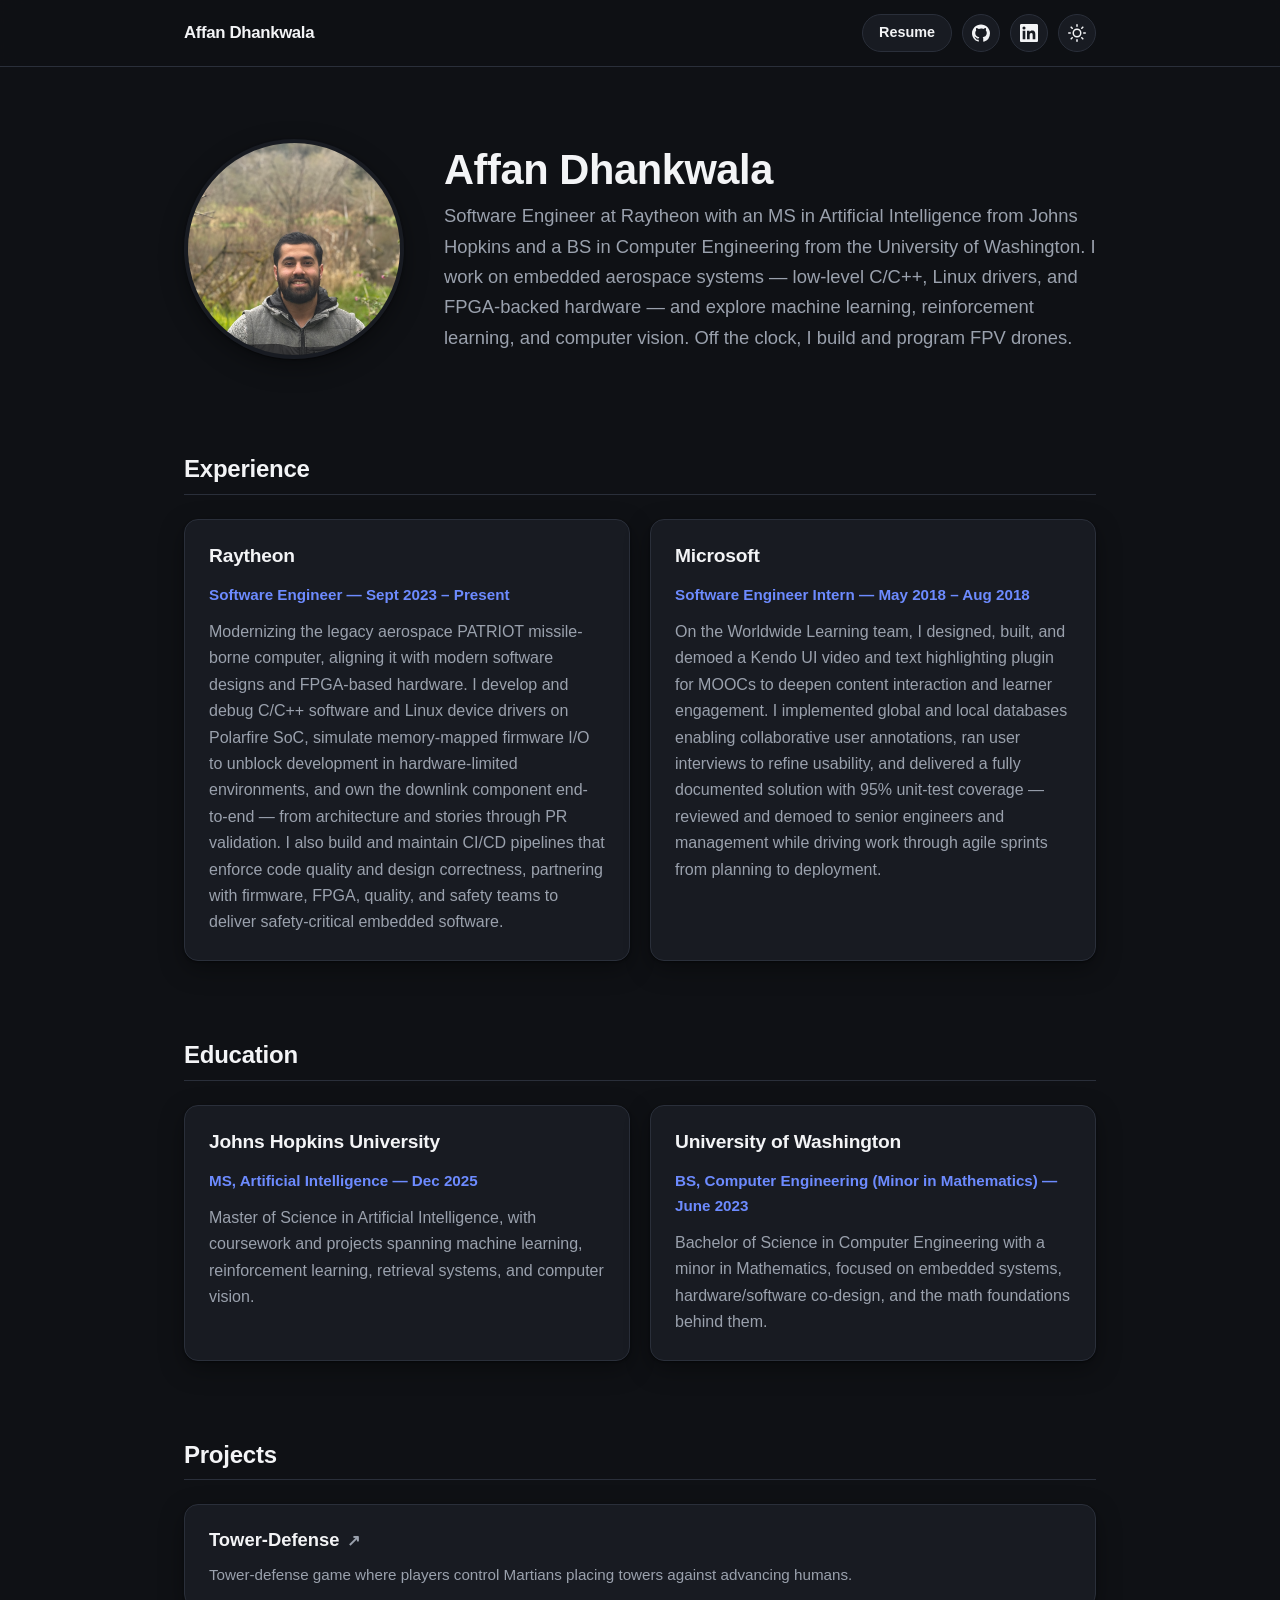
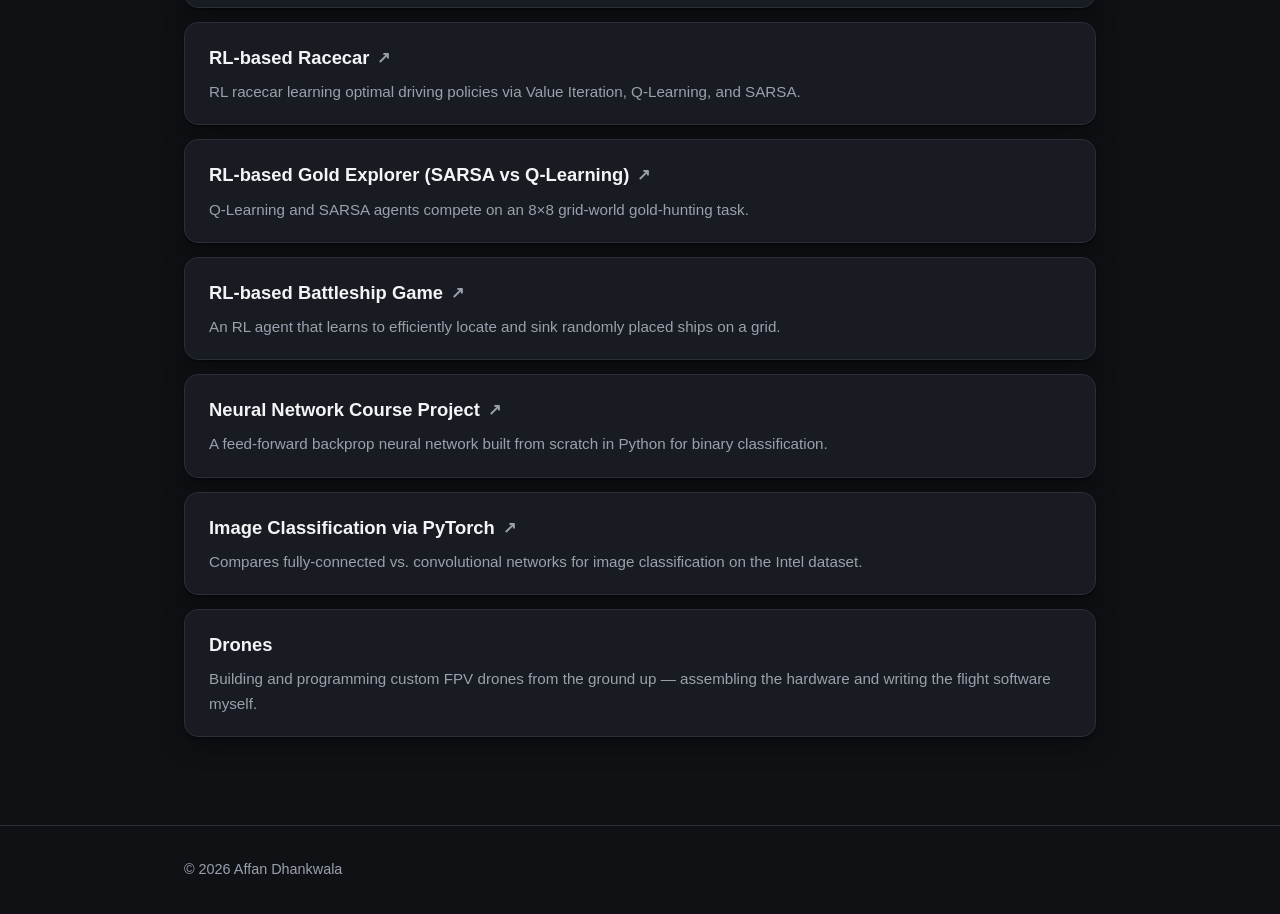
==== index.html @ 6d1c6fd6 "Initial website" ====
<!DOCTYPE html>
<html lang="en" data-theme="dark">
  <head>
    <meta charset="UTF-8" />
    <meta name="viewport" content="width=device-width, initial-scale=1.0" />
    <title>Affan Dhankwala</title>
    <meta
      name="description"
      content="Affan Dhankwala — software engineer at Raytheon with an MS in Artificial Intelligence from Johns Hopkins. Embedded aerospace systems, machine learning, and FPV drones."
    />
    <!-- Apply saved theme before first paint to avoid a flash -->
    <script>
      (function () {
        try {
          var t = localStorage.getItem("theme");
          if (t === "dark" || t === "light")
            document.documentElement.dataset.theme = t;
        } catch (e) {}
      })();
    </script>
    <link rel="stylesheet" href="styles.css" />
  </head>
  <body>
    <header class="nav">
      <div class="nav__inner">
        <a class="nav__brand" href="index.html">Affan Dhankwala</a>
        <div class="nav__links">
          <a
            class="nav__resume"
            href="photos/Dhankwala_Affan.pdf"
            target="_blank"
            rel="noopener noreferrer"
          >
            Resume
          </a>
          <a
            class="social-link"
            href="https://github.com/affandhankwala"
            target="_blank"
            rel="noopener noreferrer"
            aria-label="GitHub profile"
            title="GitHub"
          >
            <svg viewBox="0 0 24 24" fill="currentColor" aria-hidden="true">
              <path d="M12 .5C5.37.5 0 5.78 0 12.29c0 5.21 3.44 9.63 8.21 11.19.6.11.82-.25.82-.56 0-.28-.01-1.02-.02-2-3.34.71-4.04-1.58-4.04-1.58-.55-1.37-1.33-1.74-1.33-1.74-1.09-.73.08-.72.08-.72 1.2.08 1.84 1.21 1.84 1.21 1.07 1.8 2.81 1.28 3.5.98.11-.76.42-1.28.76-1.57-2.67-.3-5.47-1.31-5.47-5.83 0-1.29.47-2.34 1.24-3.17-.12-.3-.54-1.52.12-3.17 0 0 1.01-.32 3.3 1.21a11.6 11.6 0 0 1 3-.4c1.02 0 2.05.14 3 .4 2.29-1.53 3.3-1.21 3.3-1.21.66 1.65.24 2.87.12 3.17.77.83 1.24 1.88 1.24 3.17 0 4.53-2.81 5.53-5.49 5.82.43.37.81 1.1.81 2.22 0 1.6-.01 2.9-.01 3.29 0 .31.21.68.83.56A12.01 12.01 0 0 0 24 12.29C24 5.78 18.63.5 12 .5z" />
            </svg>
          </a>
          <a
            class="social-link"
            href="https://www.linkedin.com/in/affandhankwala/"
            target="_blank"
            rel="noopener noreferrer"
            aria-label="LinkedIn profile"
            title="LinkedIn"
          >
            <svg viewBox="0 0 24 24" fill="currentColor" aria-hidden="true">
              <path d="M20.45 20.45h-3.56v-5.57c0-1.33-.02-3.04-1.85-3.04-1.85 0-2.14 1.45-2.14 2.94v5.67H9.35V9h3.41v1.56h.05c.48-.9 1.64-1.85 3.37-1.85 3.6 0 4.27 2.37 4.27 5.46v6.28zM5.34 7.43a2.07 2.07 0 1 1 0-4.14 2.07 2.07 0 0 1 0 4.14zM7.12 20.45H3.56V9h3.56v11.45zM22.22 0H1.77C.8 0 0 .78 0 1.74v20.52C0 23.22.8 24 1.77 24h20.45c.98 0 1.78-.78 1.78-1.74V1.74C24 .78 23.2 0 22.22 0z" />
            </svg>
          </a>
          <button
            class="theme-toggle"
            type="button"
            aria-pressed="true"
            aria-label="Switch to light theme"
            title="Toggle theme"
          >
            <svg class="icon-moon" viewBox="0 0 24 24" fill="none" stroke="currentColor" stroke-width="2" stroke-linecap="round" stroke-linejoin="round" aria-hidden="true">
              <path d="M21 12.79A9 9 0 1 1 11.21 3 7 7 0 0 0 21 12.79z" />
            </svg>
            <svg class="icon-sun" viewBox="0 0 24 24" fill="none" stroke="currentColor" stroke-width="2" stroke-linecap="round" stroke-linejoin="round" aria-hidden="true">
              <circle cx="12" cy="12" r="5" />
              <path d="M12 1v2M12 21v2M4.22 4.22l1.42 1.42M18.36 18.36l1.42 1.42M1 12h2M21 12h2M4.22 19.78l1.42-1.42M18.36 5.64l1.42-1.42" />
            </svg>
          </button>
        </div>
      </div>
    </header>

    <main class="container">
      <!-- Hero -->
      <section class="hero">
        <img
          class="hero__photo"
          src="photos/me.jpg"
          alt="Portrait of Affan Dhankwala"
          width="220"
          height="220"
        />
        <div>
          <h1 class="hero__name">Affan Dhankwala</h1>
          <p class="hero__tagline">
            Software Engineer at Raytheon with an MS in Artificial Intelligence
            from Johns Hopkins and a BS in Computer Engineering from the
            University of Washington. I work on embedded aerospace systems —
            low-level C/C++, Linux drivers, and FPGA-backed hardware — and explore
            machine learning, reinforcement learning, and computer vision. Off the
            clock, I build and program FPV drones.
          </p>
        </div>
      </section>

      <!-- Experience -->
      <section class="section" id="experience">
        <h2 class="section__title">Experience</h2>
        <div class="exp-grid">
          <article class="card exp-card">
            <h3 class="exp-card__company">Raytheon</h3>
            <p class="exp-card__role">Software Engineer — Sept 2023 – Present</p>
            <p class="exp-card__body">
              Modernizing the legacy aerospace PATRIOT missile-borne computer,
              aligning it with modern software designs and FPGA-based hardware. I
              develop and debug C/C++ software and Linux device drivers on Polarfire
              SoC, simulate memory-mapped firmware I/O to unblock development in
              hardware-limited environments, and own the downlink component
              end-to-end — from architecture and stories through PR validation. I
              also build and maintain CI/CD pipelines that enforce code quality and
              design correctness, partnering with firmware, FPGA, quality, and
              safety teams to deliver safety-critical embedded software.
            </p>
          </article>

          <article class="card exp-card">
            <h3 class="exp-card__company">Microsoft</h3>
            <p class="exp-card__role">Software Engineer Intern — May 2018 – Aug 2018</p>
            <p class="exp-card__body">
              On the Worldwide Learning team, I designed, built, and demoed a Kendo
              UI video and text highlighting plugin for MOOCs to deepen content
              interaction and learner engagement. I implemented global and local
              databases enabling collaborative user annotations, ran user interviews
              to refine usability, and delivered a fully documented solution with 95%
              unit-test coverage — reviewed and demoed to senior engineers and
              management while driving work through agile sprints from planning to
              deployment.
            </p>
          </article>
        </div>
      </section>

      <!-- Education -->
      <section class="section" id="education">
        <h2 class="section__title">Education</h2>
        <div class="exp-grid">
          <article class="card exp-card">
            <h3 class="exp-card__company">Johns Hopkins University</h3>
            <p class="exp-card__role">MS, Artificial Intelligence — Dec 2025</p>
            <p class="exp-card__body">
              Master of Science in Artificial Intelligence, with coursework and
              projects spanning machine learning, reinforcement learning, retrieval
              systems, and computer vision.
            </p>
          </article>

          <article class="card exp-card">
            <h3 class="exp-card__company">University of Washington</h3>
            <p class="exp-card__role">
              BS, Computer Engineering (Minor in Mathematics) — June 2023
            </p>
            <p class="exp-card__body">
              Bachelor of Science in Computer Engineering with a minor in
              Mathematics, focused on embedded systems, hardware/software
              co-design, and the math foundations behind them.
            </p>
          </article>
        </div>
      </section>

      <!-- Projects -->
      <section class="section" id="projects">
        <h2 class="section__title">Projects</h2>
        <ul class="project-list">
          <li class="project-item">
            <a href="https://github.com/affandhankwala/Tower-Defense" target="_blank" rel="noopener noreferrer">
              <span class="project-item__title">Tower-Defense</span>
            </a>
            <p class="project-item__desc">
              Tower-defense game where players control Martians placing towers against advancing humans.
            </p>
          </li>
          <li class="project-item">
            <a href="https://github.com/affandhankwala/RL-based-Racecar" target="_blank" rel="noopener noreferrer">
              <span class="project-item__title">RL-based Racecar</span>
            </a>
            <p class="project-item__desc">
              RL racecar learning optimal driving policies via Value Iteration, Q-Learning, and SARSA.
            </p>
          </li>
          <li class="project-item">
            <a href="https://github.com/affandhankwala/RL-based-Gold-Explorer-SARSA-vs-Q-Learning" target="_blank" rel="noopener noreferrer">
              <span class="project-item__title">RL-based Gold Explorer (SARSA vs Q-Learning)</span>
            </a>
            <p class="project-item__desc">
              Q-Learning and SARSA agents compete on an 8×8 grid-world gold-hunting task.
            </p>
          </li>
          <li class="project-item">
            <a href="https://github.com/affandhankwala/RL-based-Battleship-Game" target="_blank" rel="noopener noreferrer">
              <span class="project-item__title">RL-based Battleship Game</span>
            </a>
            <p class="project-item__desc">
              An RL agent that learns to efficiently locate and sink randomly placed ships on a grid.
            </p>
          </li>
          <li class="project-item">
            <a href="https://github.com/affandhankwala/NeuralNetworkCourseProject" target="_blank" rel="noopener noreferrer">
              <span class="project-item__title">Neural Network Course Project</span>
            </a>
            <p class="project-item__desc">
              A feed-forward backprop neural network built from scratch in Python for binary classification.
            </p>
          </li>
          <li class="project-item">
            <a href="https://github.com/affandhankwala/Image-Classification-via-PyTorch" target="_blank" rel="noopener noreferrer">
              <span class="project-item__title">Image Classification via PyTorch</span>
            </a>
            <p class="project-item__desc">
              Compares fully-connected vs. convolutional networks for image classification on the Intel dataset.
            </p>
          </li>
          <li class="project-item project-item--static">
            <span class="project-item__title">Drones</span>
            <p class="project-item__desc">
              Building and programming custom FPV drones from the ground up — assembling the hardware and writing the flight software myself.
            </p>
          </li>
        </ul>
      </section>
    </main>

    <footer class="footer">
      <div class="container footer__inner">
        <span>© <span id="year"></span> Affan Dhankwala</span>
      </div>
    </footer>

    <script>
      document.getElementById("year").textContent = new Date().getFullYear();
    </script>
    <script src="theme.js"></script>
  </body>
</html>
---- styles.css ----
/* ============================================================
   Affan Dhankwala — Personal Site
   Styles for index.html (single-page)
   Theming via [data-theme] on <html>; all colors are variables.
   ============================================================ */

/* ---- Theme variables ---------------------------------------------------- */
:root {
  /* Type & spacing (theme-agnostic) */
  --font-sans: -apple-system, BlinkMacSystemFont, "Segoe UI", Roboto, Helvetica,
    Arial, sans-serif;
  --max-width: 960px;
  --radius: 14px;
  --radius-sm: 10px;
  --shadow: 0 1px 2px rgba(0, 0, 0, 0.04), 0 8px 24px rgba(0, 0, 0, 0.06);
  --shadow-hover: 0 2px 4px rgba(0, 0, 0, 0.06), 0 14px 40px rgba(0, 0, 0, 0.12);
  --transition: 180ms cubic-bezier(0.4, 0, 0.2, 1);
}

/* Light (default) */
:root,
[data-theme="light"] {
  --bg: #fafafa;
  --bg-elevated: #ffffff;
  --bg-subtle: #f1f1f3;
  --text: #16181d;
  --text-muted: #5b6069;
  --border: #e6e6ea;
  --accent: #3b5bdb;
  --accent-contrast: #ffffff;
  --nav-bg: rgba(250, 250, 250, 0.8);
}

/* Dark */
[data-theme="dark"] {
  --bg: #0f1115;
  --bg-elevated: #181b22;
  --bg-subtle: #1f232c;
  --text: #f3f4f6;
  --text-muted: #9aa1ad;
  --border: #2a2f3a;
  --accent: #6d8bff;
  --accent-contrast: #0f1115;
  --nav-bg: rgba(15, 17, 21, 0.8);
  --shadow: 0 1px 2px rgba(0, 0, 0, 0.4), 0 8px 24px rgba(0, 0, 0, 0.35);
  --shadow-hover: 0 2px 4px rgba(0, 0, 0, 0.5), 0 14px 40px rgba(0, 0, 0, 0.5);
}

/* ---- Base --------------------------------------------------------------- */
* {
  box-sizing: border-box;
}

html {
  scroll-behavior: smooth;
}

body {
  margin: 0;
  font-family: var(--font-sans);
  background: var(--bg);
  color: var(--text);
  line-height: 1.65;
  -webkit-font-smoothing: antialiased;
  transition: background var(--transition), color var(--transition);
}

a {
  color: var(--accent);
  text-decoration: none;
}
a:hover {
  text-decoration: underline;
}

img {
  max-width: 100%;
  height: auto;
  image-orientation: from-image; /* respect EXIF orientation */
}

h1,
h2,
h3 {
  line-height: 1.2;
  letter-spacing: -0.01em;
  margin: 0 0 0.4em;
}

:focus-visible {
  outline: 2px solid var(--accent);
  outline-offset: 2px;
  border-radius: 4px;
}

.container {
  max-width: var(--max-width);
  margin: 0 auto;
  padding: 0 24px;
}

/* ---- Nav ---------------------------------------------------------------- */
.nav {
  position: sticky;
  top: 0;
  z-index: 50;
  background: var(--nav-bg);
  backdrop-filter: saturate(180%) blur(12px);
  -webkit-backdrop-filter: saturate(180%) blur(12px);
  border-bottom: 1px solid var(--border);
  transition: background var(--transition), border-color var(--transition);
}

.nav__inner {
  max-width: var(--max-width);
  margin: 0 auto;
  padding: 14px 24px;
  display: flex;
  align-items: center;
  gap: 20px;
}

.nav__brand {
  font-weight: 700;
  font-size: 1.05rem;
  color: var(--text);
  letter-spacing: -0.02em;
}
.nav__brand:hover {
  text-decoration: none;
}

.nav__links {
  display: flex;
  gap: 10px;
  margin-left: auto;
  align-items: center;
}

/* ---- Social icon links -------------------------------------------------- */
.social-link {
  display: inline-flex;
  align-items: center;
  justify-content: center;
  width: 38px;
  height: 38px;
  border: 1px solid var(--border);
  border-radius: 999px;
  background: var(--bg-elevated);
  color: var(--text);
  transition: background var(--transition), border-color var(--transition),
    color var(--transition), transform var(--transition);
}
.social-link:hover {
  border-color: var(--accent);
  color: var(--accent);
  transform: translateY(-1px);
  text-decoration: none;
}
.social-link svg {
  width: 18px;
  height: 18px;
}

/* ---- Resume button ------------------------------------------------------ */
.nav__resume {
  display: inline-flex;
  align-items: center;
  height: 38px;
  padding: 0 16px;
  border: 1px solid var(--border);
  border-radius: 999px;
  background: var(--bg-elevated);
  color: var(--text);
  font-size: 0.9rem;
  font-weight: 600;
  transition: background var(--transition), border-color var(--transition),
    color var(--transition), transform var(--transition);
}
.nav__resume:hover {
  border-color: var(--accent);
  color: var(--accent);
  transform: translateY(-1px);
  text-decoration: none;
}

/* ---- Theme toggle ------------------------------------------------------- */
.theme-toggle {
  display: inline-flex;
  align-items: center;
  justify-content: center;
  width: 38px;
  height: 38px;
  border: 1px solid var(--border);
  border-radius: 999px;
  background: var(--bg-elevated);
  color: var(--text);
  cursor: pointer;
  transition: background var(--transition), border-color var(--transition),
    transform var(--transition);
}
.theme-toggle:hover {
  border-color: var(--accent);
  transform: translateY(-1px);
}
.theme-toggle svg {
  width: 18px;
  height: 18px;
}
/* Show sun in dark mode (to switch to light), moon in light mode */
.theme-toggle .icon-sun {
  display: none;
}
.theme-toggle .icon-moon {
  display: block;
}
[data-theme="dark"] .theme-toggle .icon-sun {
  display: block;
}
[data-theme="dark"] .theme-toggle .icon-moon {
  display: none;
}

/* ---- Hero --------------------------------------------------------------- */
.hero {
  display: grid;
  grid-template-columns: 220px 1fr;
  gap: 40px;
  align-items: center;
  padding: 72px 0 56px;
}

.hero__photo {
  width: 220px;
  height: 220px;
  border-radius: 50%;
  object-fit: cover;
  box-shadow: var(--shadow);
  border: 4px solid var(--bg-elevated);
}

.hero__name {
  font-size: 2.6rem;
  margin-bottom: 0.15em;
}

.hero__tagline {
  font-size: 1.15rem;
  color: var(--text-muted);
  margin: 0;
}

/* ---- Sections ----------------------------------------------------------- */
.section {
  padding: 40px 0;
}
.section__title {
  font-size: 1.5rem;
  margin-bottom: 24px;
  padding-bottom: 10px;
  border-bottom: 1px solid var(--border);
}

/* ---- Cards (experience + projects) ------------------------------------- */
.card {
  background: var(--bg-elevated);
  border: 1px solid var(--border);
  border-radius: var(--radius);
  box-shadow: var(--shadow);
  transition: transform var(--transition), box-shadow var(--transition),
    border-color var(--transition);
}

.exp-grid {
  display: grid;
  grid-template-columns: repeat(auto-fit, minmax(280px, 1fr));
  gap: 20px;
}
.exp-card {
  padding: 24px;
}
.exp-card__company {
  font-size: 1.2rem;
  margin-bottom: 2px;
}
.exp-card__role {
  color: var(--accent);
  font-weight: 600;
  font-size: 0.95rem;
  margin-bottom: 12px;
}
.exp-card__body {
  color: var(--text-muted);
  margin: 0;
}
.project-list {
  list-style: none;
  margin: 0;
  padding: 0;
  display: flex;
  flex-direction: column;
  gap: 14px;
}
.project-item {
  background: var(--bg-elevated);
  border: 1px solid var(--border);
  border-radius: var(--radius);
  box-shadow: var(--shadow);
  padding: 20px 24px;
  transition: transform var(--transition), box-shadow var(--transition),
    border-color var(--transition);
}
.project-item:hover {
  transform: translateY(-2px);
  box-shadow: var(--shadow-hover);
  border-color: var(--accent);
}
.project-item a {
  text-decoration: none;
}
.project-item a:focus-visible {
  outline-offset: 4px;
}
.project-item__title {
  font-size: 1.15rem;
  font-weight: 650;
  color: var(--text);
  display: inline-flex;
  align-items: center;
  gap: 8px;
}
.project-item:hover .project-item__title {
  color: var(--accent);
}
.project-item__title::after {
  content: "↗";
  font-size: 0.85em;
  color: var(--text-muted);
  transition: transform var(--transition);
}
.project-item:hover .project-item__title::after {
  transform: translate(2px, -2px);
  color: var(--accent);
}
.project-item__desc {
  margin: 6px 0 0;
  color: var(--text-muted);
  font-size: 0.95rem;
}

/* Static (non-link) project entry — no arrow, no link hover */
.project-item--static:hover {
  transform: none;
  box-shadow: var(--shadow);
  border-color: var(--border);
}
.project-item--static .project-item__title {
  color: var(--text);
}
.project-item--static .project-item__title::after {
  content: none;
}

/* ---- Footer ------------------------------------------------------------- */
.footer {
  border-top: 1px solid var(--border);
  margin-top: 48px;
  padding: 32px 0;
  color: var(--text-muted);
  font-size: 0.9rem;
}
.footer__inner {
  display: flex;
  flex-wrap: wrap;
  gap: 12px;
  justify-content: space-between;
  align-items: center;
}

/* ---- Responsive --------------------------------------------------------- */
@media (max-width: 640px) {
  .hero {
    grid-template-columns: 1fr;
    text-align: center;
    padding: 48px 0 40px;
    justify-items: center;
  }
  .hero__photo {
    width: 160px;
    height: 160px;
  }
  .hero__name {
    font-size: 2.1rem;
  }
  .nav__inner {
    gap: 12px;
  }
  .nav__links {
    gap: 12px;
  }
}

@media (prefers-reduced-motion: reduce) {
  * {
    transition: none !important;
    scroll-behavior: auto !important;
  }
}
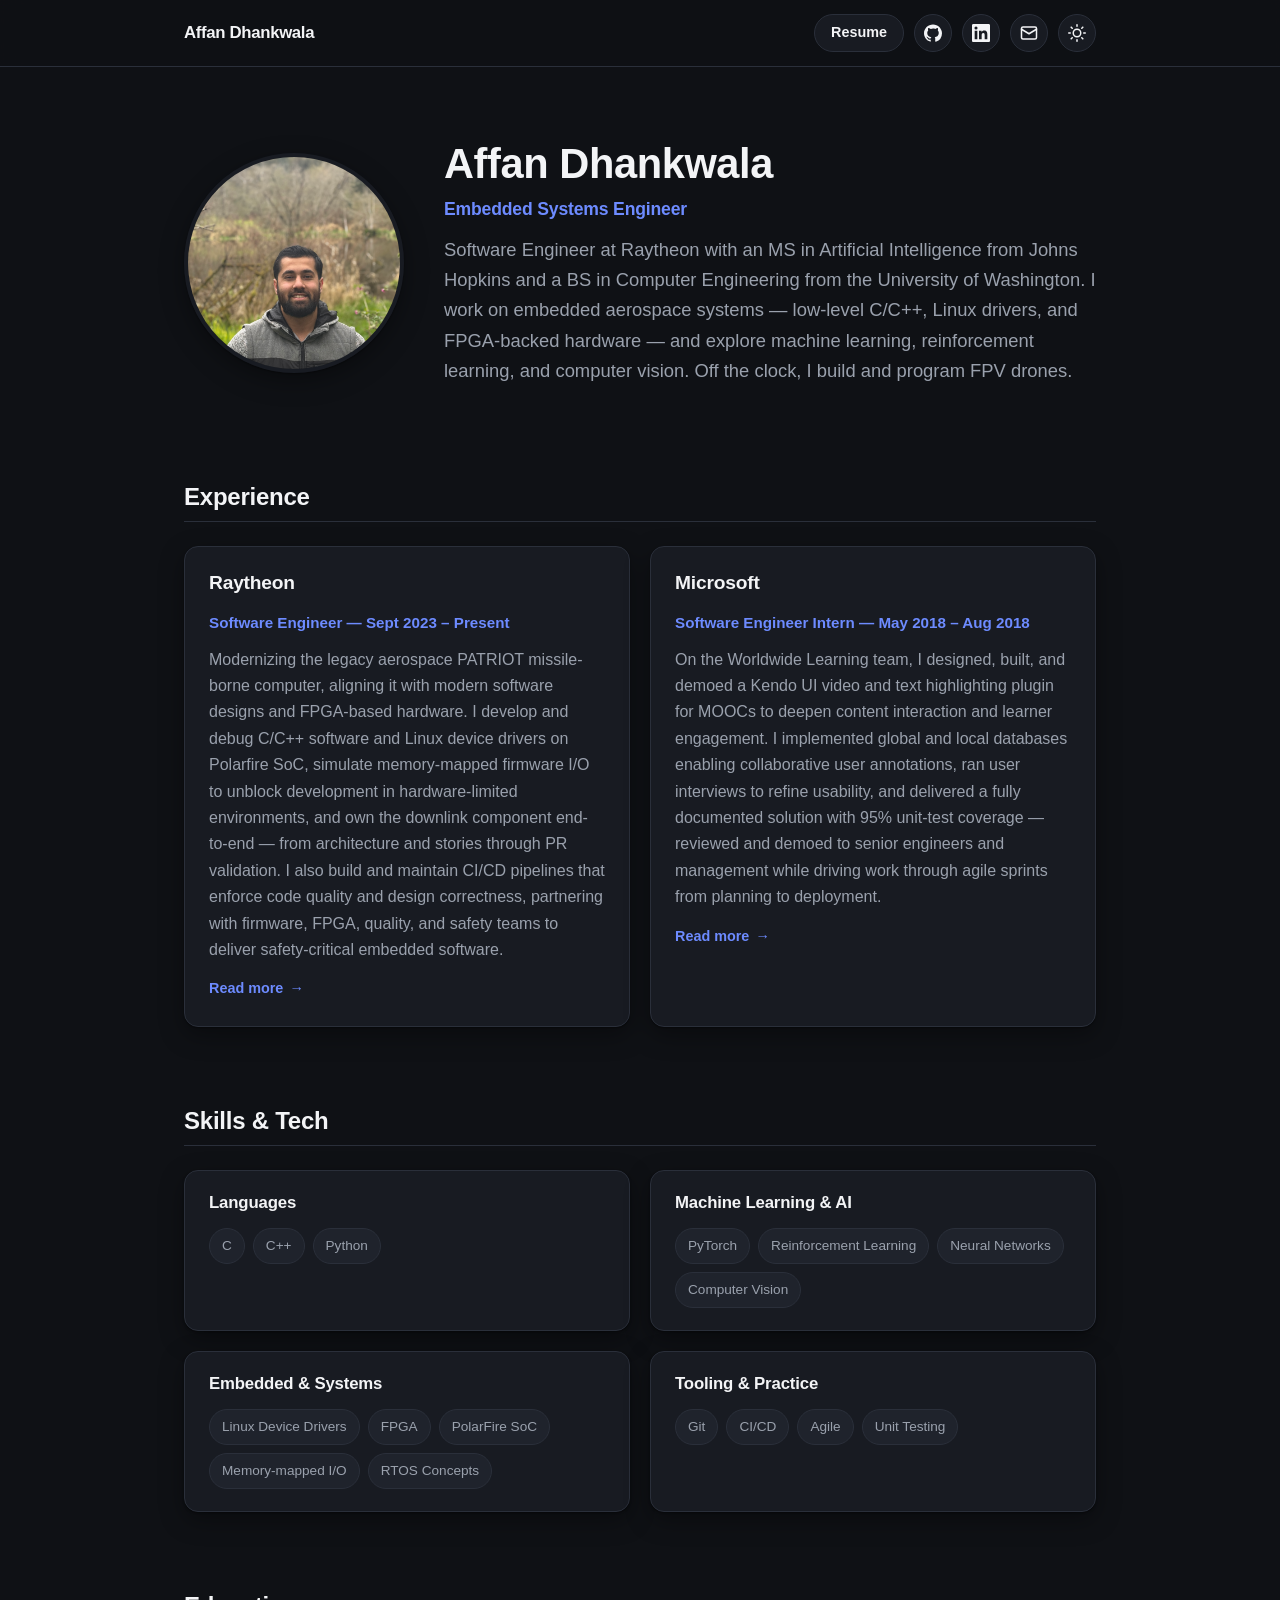
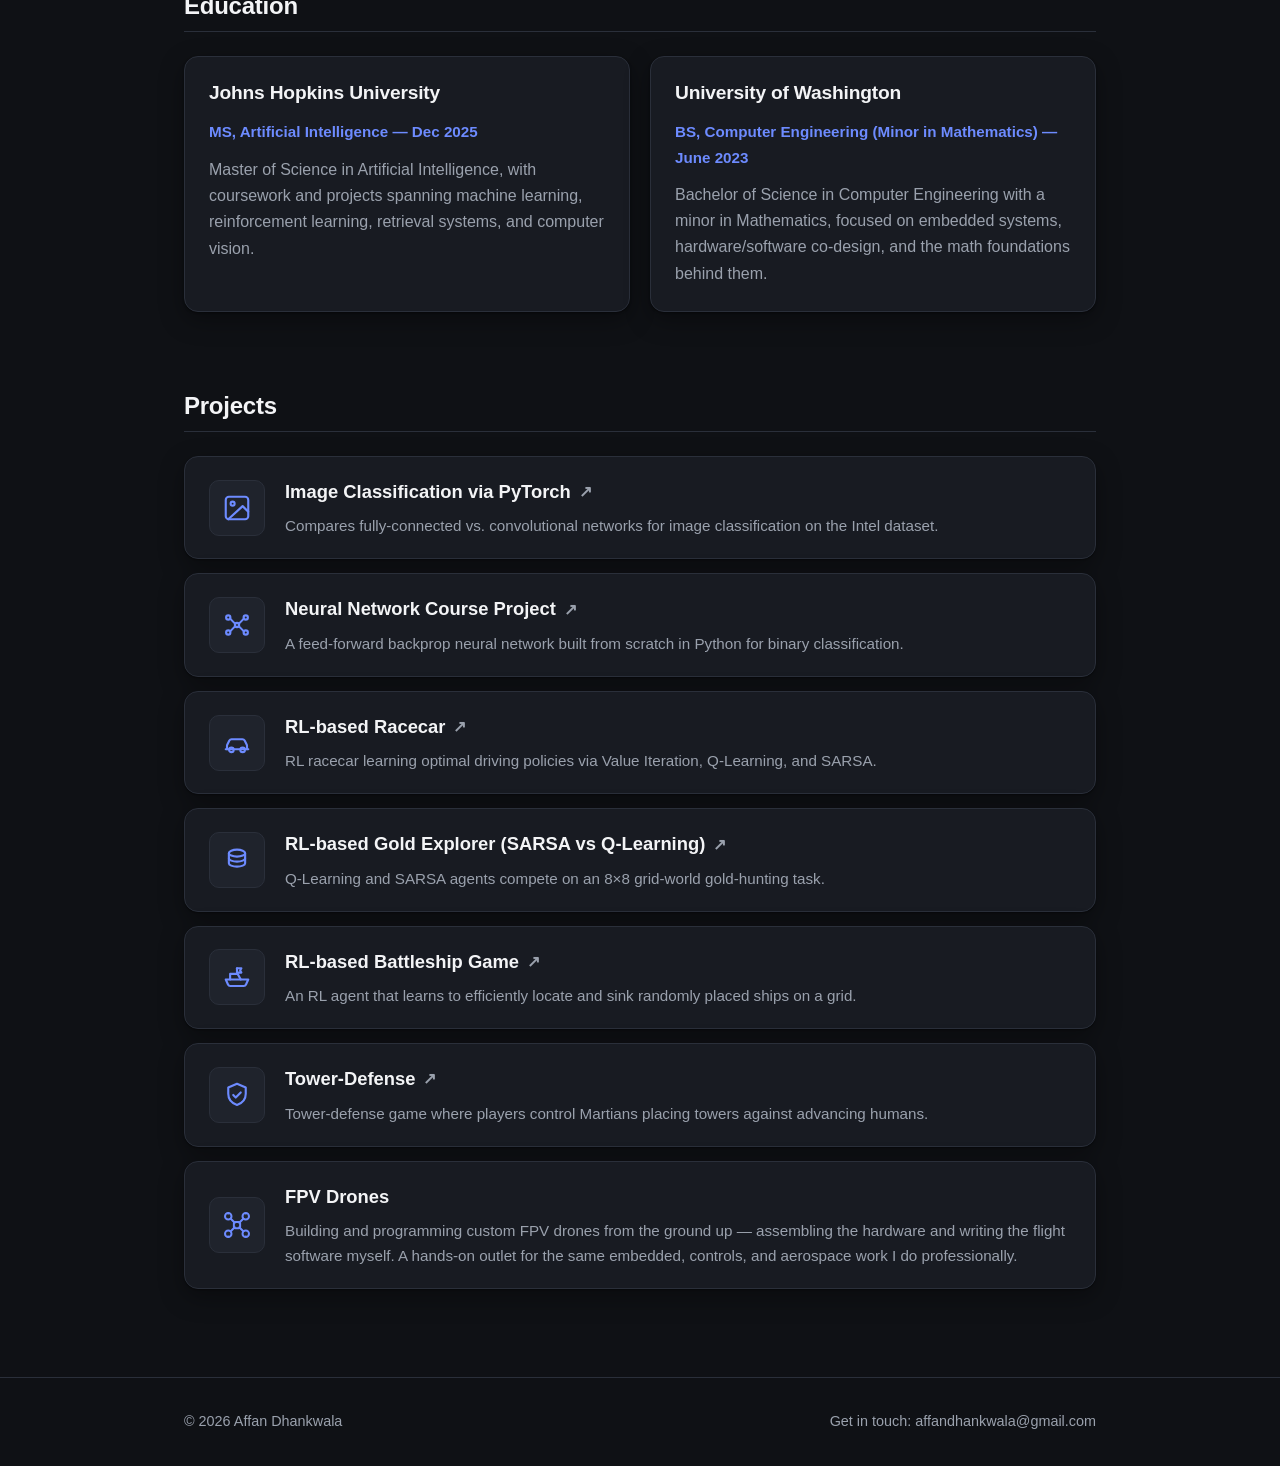
==== commit b092b997: "Update site: fill in Raytheon & Microsoft experience pages, add animations and favicon - Add experie" ====
--- a/index.html
+++ b/index.html
@@ -8,6 +8,25 @@
       name="description"
       content="Affan Dhankwala — software engineer at Raytheon with an MS in Artificial Intelligence from Johns Hopkins. Embedded aerospace systems, machine learning, and FPV drones."
     />
+    <link rel="icon" href="photos/favicon.svg" type="image/svg+xml" />
+
+    <!-- Open Graph / social sharing -->
+    <meta property="og:type" content="website" />
+    <meta property="og:title" content="Affan Dhankwala — Software Engineer" />
+    <meta
+      property="og:description"
+      content="Software Engineer at Raytheon with an MS in Artificial Intelligence from Johns Hopkins. Embedded aerospace systems, machine learning, and FPV drones."
+    />
+    <meta property="og:image" content="photos/me.jpg" />
+    <meta property="og:url" content="https://affandhankwala.github.io/" />
+    <meta name="twitter:card" content="summary_large_image" />
+    <meta name="twitter:title" content="Affan Dhankwala — Software Engineer" />
+    <meta
+      name="twitter:description"
+      content="Software Engineer at Raytheon. Embedded aerospace systems, machine learning, and FPV drones."
+    />
+    <meta name="twitter:image" content="photos/me.jpg" />
+
     <!-- Apply saved theme before first paint to avoid a flash -->
     <script>
       (function () {
@@ -57,6 +76,17 @@
               <path d="M20.45 20.45h-3.56v-5.57c0-1.33-.02-3.04-1.85-3.04-1.85 0-2.14 1.45-2.14 2.94v5.67H9.35V9h3.41v1.56h.05c.48-.9 1.64-1.85 3.37-1.85 3.6 0 4.27 2.37 4.27 5.46v6.28zM5.34 7.43a2.07 2.07 0 1 1 0-4.14 2.07 2.07 0 0 1 0 4.14zM7.12 20.45H3.56V9h3.56v11.45zM22.22 0H1.77C.8 0 0 .78 0 1.74v20.52C0 23.22.8 24 1.77 24h20.45c.98 0 1.78-.78 1.78-1.74V1.74C24 .78 23.2 0 22.22 0z" />
             </svg>
           </a>
+          <a
+            class="social-link"
+            href="mailto:affandhankwala@gmail.com"
+            aria-label="Email Affan"
+            title="Email"
+          >
+            <svg viewBox="0 0 24 24" fill="none" stroke="currentColor" stroke-width="2" stroke-linecap="round" stroke-linejoin="round" aria-hidden="true">
+              <rect x="2" y="4" width="20" height="16" rx="2" />
+              <path d="m2 7 10 6 10-6" />
+            </svg>
+          </a>
           <button
             class="theme-toggle"
             type="button"
@@ -88,6 +118,9 @@
         />
         <div>
           <h1 class="hero__name">Affan Dhankwala</h1>
+          <p class="hero__role" aria-live="polite">
+            <span class="hero__role-text">Embedded Systems Engineer</span>
+          </p>
           <p class="hero__tagline">
             Software Engineer at Raytheon with an MS in Artificial Intelligence
             from Johns Hopkins and a BS in Computer Engineering from the
@@ -100,10 +133,10 @@
       </section>
 
       <!-- Experience -->
-      <section class="section" id="experience">
+      <section class="section reveal" id="experience">
         <h2 class="section__title">Experience</h2>
         <div class="exp-grid">
-          <article class="card exp-card">
+          <a class="card exp-card exp-card--link" href="experience/raytheon.html">
             <h3 class="exp-card__company">Raytheon</h3>
             <p class="exp-card__role">Software Engineer — Sept 2023 – Present</p>
             <p class="exp-card__body">
@@ -117,9 +150,10 @@
               design correctness, partnering with firmware, FPGA, quality, and
               safety teams to deliver safety-critical embedded software.
             </p>
-          </article>
-
-          <article class="card exp-card">
+            <span class="exp-card__more">Read more</span>
+          </a>
+
+          <a class="card exp-card exp-card--link" href="experience/microsoft.html">
             <h3 class="exp-card__company">Microsoft</h3>
             <p class="exp-card__role">Software Engineer Intern — May 2018 – Aug 2018</p>
             <p class="exp-card__body">
@@ -132,12 +166,56 @@
               management while driving work through agile sprints from planning to
               deployment.
             </p>
-          </article>
+            <span class="exp-card__more">Read more</span>
+          </a>
+        </div>
+      </section>
+
+      <!-- Skills -->
+      <section class="section reveal" id="skills">
+        <h2 class="section__title">Skills &amp; Tech</h2>
+        <div class="skills-grid">
+          <div class="card skill-group">
+            <h3 class="skill-group__title">Languages</h3>
+            <ul class="skill-chips">
+              <li class="skill-chip">C</li>
+              <li class="skill-chip">C++</li>
+              <li class="skill-chip">Python</li>
+            </ul>
+          </div>
+          <div class="card skill-group">
+            <h3 class="skill-group__title">Machine Learning &amp; AI</h3>
+            <ul class="skill-chips">
+              <li class="skill-chip">PyTorch</li>
+              <li class="skill-chip">Reinforcement Learning</li>
+              <li class="skill-chip">Neural Networks</li>
+              <li class="skill-chip">Computer Vision</li>
+            </ul>
+          </div>
+          <div class="card skill-group">
+            <h3 class="skill-group__title">Embedded &amp; Systems</h3>
+            <ul class="skill-chips">
+              <li class="skill-chip">Linux Device Drivers</li>
+              <li class="skill-chip">FPGA</li>
+              <li class="skill-chip">PolarFire SoC</li>
+              <li class="skill-chip">Memory-mapped I/O</li>
+              <li class="skill-chip">RTOS Concepts</li>
+            </ul>
+          </div>
+          <div class="card skill-group">
+            <h3 class="skill-group__title">Tooling &amp; Practice</h3>
+            <ul class="skill-chips">
+              <li class="skill-chip">Git</li>
+              <li class="skill-chip">CI/CD</li>
+              <li class="skill-chip">Agile</li>
+              <li class="skill-chip">Unit Testing</li>
+            </ul>
+          </div>
         </div>
       </section>
 
       <!-- Education -->
-      <section class="section" id="education">
+      <section class="section reveal" id="education">
         <h2 class="section__title">Education</h2>
         <div class="exp-grid">
           <article class="card exp-card">
@@ -165,62 +243,135 @@
       </section>
 
       <!-- Projects -->
-      <section class="section" id="projects">
+      <section class="section reveal" id="projects">
         <h2 class="section__title">Projects</h2>
         <ul class="project-list">
           <li class="project-item">
-            <a href="https://github.com/affandhankwala/Tower-Defense" target="_blank" rel="noopener noreferrer">
-              <span class="project-item__title">Tower-Defense</span>
-            </a>
-            <p class="project-item__desc">
-              Tower-defense game where players control Martians placing towers against advancing humans.
-            </p>
-          </li>
-          <li class="project-item">
-            <a href="https://github.com/affandhankwala/RL-based-Racecar" target="_blank" rel="noopener noreferrer">
-              <span class="project-item__title">RL-based Racecar</span>
-            </a>
-            <p class="project-item__desc">
-              RL racecar learning optimal driving policies via Value Iteration, Q-Learning, and SARSA.
-            </p>
-          </li>
-          <li class="project-item">
-            <a href="https://github.com/affandhankwala/RL-based-Gold-Explorer-SARSA-vs-Q-Learning" target="_blank" rel="noopener noreferrer">
-              <span class="project-item__title">RL-based Gold Explorer (SARSA vs Q-Learning)</span>
-            </a>
-            <p class="project-item__desc">
-              Q-Learning and SARSA agents compete on an 8×8 grid-world gold-hunting task.
-            </p>
-          </li>
-          <li class="project-item">
-            <a href="https://github.com/affandhankwala/RL-based-Battleship-Game" target="_blank" rel="noopener noreferrer">
-              <span class="project-item__title">RL-based Battleship Game</span>
-            </a>
-            <p class="project-item__desc">
-              An RL agent that learns to efficiently locate and sink randomly placed ships on a grid.
-            </p>
-          </li>
-          <li class="project-item">
-            <a href="https://github.com/affandhankwala/NeuralNetworkCourseProject" target="_blank" rel="noopener noreferrer">
-              <span class="project-item__title">Neural Network Course Project</span>
-            </a>
-            <p class="project-item__desc">
-              A feed-forward backprop neural network built from scratch in Python for binary classification.
-            </p>
-          </li>
-          <li class="project-item">
-            <a href="https://github.com/affandhankwala/Image-Classification-via-PyTorch" target="_blank" rel="noopener noreferrer">
-              <span class="project-item__title">Image Classification via PyTorch</span>
-            </a>
-            <p class="project-item__desc">
-              Compares fully-connected vs. convolutional networks for image classification on the Intel dataset.
-            </p>
-          </li>
-          <li class="project-item project-item--static">
-            <span class="project-item__title">Drones</span>
-            <p class="project-item__desc">
-              Building and programming custom FPV drones from the ground up — assembling the hardware and writing the flight software myself.
-            </p>
+            <span class="project-item__icon" aria-hidden="true">
+              <svg viewBox="0 0 24 24" fill="none" stroke="currentColor" stroke-width="1.7" stroke-linecap="round" stroke-linejoin="round">
+                <rect x="3" y="3" width="18" height="18" rx="2.5" />
+                <circle cx="8.5" cy="8.5" r="1.6" />
+                <path d="m21 15-4.5-4.5L5 21" />
+              </svg>
+            </span>
+            <div class="project-item__body">
+              <a href="https://github.com/affandhankwala/Image-Classification-via-PyTorch" target="_blank" rel="noopener noreferrer">
+                <span class="project-item__title">Image Classification via PyTorch</span>
+              </a>
+              <p class="project-item__desc">
+                Compares fully-connected vs. convolutional networks for image classification on the Intel dataset.
+              </p>
+            </div>
+          </li>
+          <li class="project-item">
+            <span class="project-item__icon" aria-hidden="true">
+              <svg viewBox="0 0 24 24" fill="none" stroke="currentColor" stroke-width="1.7" stroke-linecap="round" stroke-linejoin="round">
+                <circle cx="5" cy="6" r="1.7" />
+                <circle cx="5" cy="18" r="1.7" />
+                <circle cx="12" cy="12" r="1.7" />
+                <circle cx="19" cy="6" r="1.7" />
+                <circle cx="19" cy="18" r="1.7" />
+                <path d="M6.5 6.9 10.6 11.1M6.5 17.1 10.6 12.9M13.4 11.1 17.5 6.9M13.4 12.9 17.5 17.1" />
+              </svg>
+            </span>
+            <div class="project-item__body">
+              <a href="https://github.com/affandhankwala/NeuralNetworkCourseProject" target="_blank" rel="noopener noreferrer">
+                <span class="project-item__title">Neural Network Course Project</span>
+              </a>
+              <p class="project-item__desc">
+                A feed-forward backprop neural network built from scratch in Python for binary classification.
+              </p>
+            </div>
+          </li>
+          <li class="project-item">
+            <span class="project-item__icon" aria-hidden="true">
+              <svg viewBox="0 0 24 24" fill="none" stroke="currentColor" stroke-width="1.7" stroke-linecap="round" stroke-linejoin="round">
+                <path d="M4 17v-2.7a2 2 0 0 1 .2-.9l1.7-3.4A2 2 0 0 1 7.7 9h8.6a2 2 0 0 1 1.8 1l1.7 3.4a2 2 0 0 1 .2.9V17" />
+                <path d="M3 17h18" />
+                <circle cx="7.5" cy="17.5" r="1.8" />
+                <circle cx="16.5" cy="17.5" r="1.8" />
+              </svg>
+            </span>
+            <div class="project-item__body">
+              <a href="https://github.com/affandhankwala/RL-based-Racecar" target="_blank" rel="noopener noreferrer">
+                <span class="project-item__title">RL-based Racecar</span>
+              </a>
+              <p class="project-item__desc">
+                RL racecar learning optimal driving policies via Value Iteration, Q-Learning, and SARSA.
+              </p>
+            </div>
+          </li>
+          <li class="project-item">
+            <span class="project-item__icon" aria-hidden="true">
+              <svg viewBox="0 0 24 24" fill="none" stroke="currentColor" stroke-width="1.7" stroke-linecap="round" stroke-linejoin="round">
+                <ellipse cx="12" cy="6.5" rx="6.5" ry="2.8" />
+                <path d="M5.5 6.5v4c0 1.55 2.9 2.8 6.5 2.8s6.5-1.25 6.5-2.8v-4" />
+                <path d="M5.5 10.5v4c0 1.55 2.9 2.8 6.5 2.8s6.5-1.25 6.5-2.8v-4" />
+              </svg>
+            </span>
+            <div class="project-item__body">
+              <a href="https://github.com/affandhankwala/RL-based-Gold-Explorer-SARSA-vs-Q-Learning" target="_blank" rel="noopener noreferrer">
+                <span class="project-item__title">RL-based Gold Explorer (SARSA vs Q-Learning)</span>
+              </a>
+              <p class="project-item__desc">
+                Q-Learning and SARSA agents compete on an 8×8 grid-world gold-hunting task.
+              </p>
+            </div>
+          </li>
+          <li class="project-item">
+            <span class="project-item__icon" aria-hidden="true">
+              <svg viewBox="0 0 24 24" fill="none" stroke="currentColor" stroke-width="1.7" stroke-linecap="round" stroke-linejoin="round">
+                <path d="M3 14h18l-1.8 4a2 2 0 0 1-1.8 1.2H6.6A2 2 0 0 1 4.8 18z" />
+                <path d="M6.5 14V9.5h6L15 14" />
+                <path d="M12 9.5V5" />
+                <path d="M12 5h3.5l-1 1.8 1 1.7H12" />
+              </svg>
+            </span>
+            <div class="project-item__body">
+              <a href="https://github.com/affandhankwala/RL-based-Battleship-Game" target="_blank" rel="noopener noreferrer">
+                <span class="project-item__title">RL-based Battleship Game</span>
+              </a>
+              <p class="project-item__desc">
+                An RL agent that learns to efficiently locate and sink randomly placed ships on a grid.
+              </p>
+            </div>
+          </li>
+          <li class="project-item">
+            <span class="project-item__icon" aria-hidden="true">
+              <svg viewBox="0 0 24 24" fill="none" stroke="currentColor" stroke-width="1.7" stroke-linecap="round" stroke-linejoin="round">
+                <path d="M12 3 19 6v5c0 4.5-3 7.6-7 9-4-1.4-7-4.5-7-9V6z" />
+                <path d="m9 12 2 2 4-4" />
+              </svg>
+            </span>
+            <div class="project-item__body">
+              <a href="https://github.com/affandhankwala/Tower-Defense" target="_blank" rel="noopener noreferrer">
+                <span class="project-item__title">Tower-Defense</span>
+              </a>
+              <p class="project-item__desc">
+                Tower-defense game where players control Martians placing towers against advancing humans.
+              </p>
+            </div>
+          </li>
+          <li class="project-item project-item--feature">
+            <span class="project-item__icon" aria-hidden="true">
+              <svg viewBox="0 0 24 24" fill="none" stroke="currentColor" stroke-width="1.6" stroke-linecap="round" stroke-linejoin="round">
+                <circle cx="5" cy="5" r="2.6" />
+                <circle cx="19" cy="5" r="2.6" />
+                <circle cx="5" cy="19" r="2.6" />
+                <circle cx="19" cy="19" r="2.6" />
+                <path d="M7 7 L10.2 10.2 M17 7 L13.8 10.2 M7 17 L10.2 13.8 M17 17 L13.8 13.8" />
+                <rect x="9.5" y="9.5" width="5" height="5" rx="1.2" />
+                <path d="M5 2.6v.2M19 2.6v.2M5 21.4v-.2M19 21.4v-.2" />
+              </svg>
+            </span>
+            <div class="project-item__body">
+              <span class="project-item__title">FPV Drones</span>
+              <p class="project-item__desc">
+                Building and programming custom FPV drones from the ground up — assembling the
+                hardware and writing the flight software myself. A hands-on outlet for the same
+                embedded, controls, and aerospace work I do professionally.
+              </p>
+            </div>
           </li>
         </ul>
       </section>
@@ -229,6 +380,10 @@
     <footer class="footer">
       <div class="container footer__inner">
         <span>© <span id="year"></span> Affan Dhankwala</span>
+        <span class="footer__contact">
+          Get in touch:
+          <a href="mailto:affandhankwala@gmail.com">affandhankwala@gmail.com</a>
+        </span>
       </div>
     </footer>
 
@@ -236,5 +391,6 @@
       document.getElementById("year").textContent = new Date().getFullYear();
     </script>
     <script src="theme.js"></script>
+    <script src="animations.js"></script>
   </body>
 </html>
--- a/styles.css
+++ b/styles.css
@@ -302,6 +302,10 @@
   gap: 14px;
 }
 .project-item {
+  position: relative;
+  display: flex;
+  align-items: center;
+  gap: 20px;
   background: var(--bg-elevated);
   border: 1px solid var(--border);
   border-radius: var(--radius);
@@ -310,6 +314,9 @@
   transition: transform var(--transition), box-shadow var(--transition),
     border-color var(--transition);
 }
+.project-item__body {
+  min-width: 0;
+}
 .project-item:hover {
   transform: translateY(-2px);
   box-shadow: var(--shadow-hover);
@@ -318,6 +325,12 @@
 .project-item a {
   text-decoration: none;
 }
+/* Stretch the link over the whole card so the entire card is clickable */
+.project-item a::after {
+  content: "";
+  position: absolute;
+  inset: 0;
+}
 .project-item a:focus-visible {
   outline-offset: 4px;
 }
@@ -346,19 +359,6 @@
   margin: 6px 0 0;
   color: var(--text-muted);
   font-size: 0.95rem;
-}
-
-/* Static (non-link) project entry — no arrow, no link hover */
-.project-item--static:hover {
-  transform: none;
-  box-shadow: var(--shadow);
-  border-color: var(--border);
-}
-.project-item--static .project-item__title {
-  color: var(--text);
-}
-.project-item--static .project-item__title::after {
-  content: none;
 }
 
 /* ---- Footer ------------------------------------------------------------- */
@@ -398,6 +398,265 @@
   .nav__links {
     gap: 12px;
   }
+  .skills-grid {
+    grid-template-columns: 1fr;
+    grid-auto-rows: auto;
+  }
+}
+
+/* ---- Hero role (rotating text) ----------------------------------------- */
+.hero__role {
+  margin: 0 0 0.6em;
+  min-height: 1.4em;
+  font-size: 1.1rem;
+  font-weight: 600;
+  color: var(--accent);
+  letter-spacing: -0.01em;
+}
+.hero__role-text {
+  display: inline-block;
+  transition: opacity 240ms ease, transform 240ms ease;
+}
+.hero__role-text.is-swapping {
+  opacity: 0;
+  transform: translateY(6px);
+}
+
+/* ---- Hero entrance animation ------------------------------------------- */
+@keyframes hero-rise {
+  from {
+    opacity: 0;
+    transform: translateY(14px);
+  }
+  to {
+    opacity: 1;
+    transform: none;
+  }
+}
+.hero__photo,
+.hero__name,
+.hero__role,
+.hero__tagline {
+  animation: hero-rise 600ms cubic-bezier(0.4, 0, 0.2, 1) both;
+}
+.hero__photo {
+  animation-delay: 40ms;
+}
+.hero__name {
+  animation-delay: 140ms;
+}
+.hero__role {
+  animation-delay: 220ms;
+}
+.hero__tagline {
+  animation-delay: 300ms;
+}
+
+/* ---- Scroll reveal ------------------------------------------------------ */
+.reveal {
+  opacity: 0;
+  transform: translateY(18px);
+  transition: opacity 600ms cubic-bezier(0.4, 0, 0.2, 1),
+    transform 600ms cubic-bezier(0.4, 0, 0.2, 1);
+}
+.reveal.is-visible {
+  opacity: 1;
+  transform: none;
+}
+
+/* ---- Accent glow on hover (cards + projects) --------------------------- */
+.exp-card--link:hover,
+.project-item:hover {
+  box-shadow: var(--shadow-hover), 0 12px 44px -16px var(--accent);
+}
+
+/* ---- Experience cards as links ----------------------------------------- */
+.exp-card--link {
+  position: relative;
+  display: block;
+  color: var(--text);
+  text-decoration: none;
+  cursor: pointer;
+}
+.exp-card--link:hover {
+  transform: translateY(-2px);
+  border-color: var(--accent);
+  text-decoration: none;
+}
+.exp-card--link .exp-card__company {
+  color: var(--text);
+}
+.exp-card--link:hover .exp-card__company {
+  color: var(--accent);
+}
+.exp-card__more {
+  display: inline-flex;
+  align-items: center;
+  gap: 6px;
+  margin-top: 14px;
+  color: var(--accent);
+  font-weight: 600;
+  font-size: 0.9rem;
+}
+.exp-card__more::after {
+  content: "→";
+  transition: transform var(--transition);
+}
+.exp-card--link:hover .exp-card__more::after {
+  transform: translateX(4px);
+}
+
+/* ---- Skills ------------------------------------------------------------- */
+.skills-grid {
+  display: grid;
+  grid-template-columns: repeat(2, 1fr);
+  grid-auto-rows: 1fr; /* equal-height cards across the whole grid */
+  gap: 20px;
+}
+.skill-group {
+  padding: 22px 24px;
+}
+.skill-group__title {
+  font-size: 1.05rem;
+  margin-bottom: 14px;
+  color: var(--text);
+}
+.skill-chips {
+  list-style: none;
+  margin: 0;
+  padding: 0;
+  display: flex;
+  flex-wrap: wrap;
+  gap: 8px;
+}
+.skill-chip {
+  padding: 6px 12px;
+  background: var(--bg-subtle);
+  border: 1px solid var(--border);
+  border-radius: 999px;
+  font-size: 0.85rem;
+  color: var(--text-muted);
+  transition: color var(--transition), border-color var(--transition),
+    background var(--transition);
+}
+.skill-chip:hover {
+  color: var(--accent);
+  border-color: var(--accent);
+}
+
+/* ---- Featured (non-link) project entry — e.g. Drones ------------------- */
+.project-item--feature:hover {
+  transform: none;
+  border-color: var(--accent);
+}
+.project-item__icon {
+  flex: 0 0 auto;
+  display: inline-flex;
+  align-items: center;
+  justify-content: center;
+  width: 56px;
+  height: 56px;
+  border-radius: var(--radius-sm);
+  background: var(--bg-subtle);
+  border: 1px solid var(--border);
+  color: var(--accent);
+}
+.project-item__icon svg {
+  width: 30px;
+  height: 30px;
+}
+.project-item--feature .project-item__title {
+  color: var(--text);
+}
+.project-item--feature .project-item__title::after {
+  content: none;
+}
+
+/* ---- Footer contact ----------------------------------------------------- */
+.footer__contact a {
+  color: var(--text-muted);
+}
+.footer__contact a:hover {
+  color: var(--accent);
+}
+
+/* ---- Experience detail subpages ---------------------------------------- */
+.back-link {
+  display: inline-flex;
+  align-items: center;
+  gap: 8px;
+  margin: 32px 0 8px;
+  color: var(--text-muted);
+  font-size: 0.92rem;
+  font-weight: 600;
+}
+.back-link::before {
+  content: "←";
+  transition: transform var(--transition);
+}
+.back-link:hover {
+  color: var(--accent);
+  text-decoration: none;
+}
+.back-link:hover::before {
+  transform: translateX(-3px);
+}
+
+.page-header {
+  padding: 16px 0 8px;
+}
+.page-header__company {
+  font-size: 2.2rem;
+  margin-bottom: 0.1em;
+}
+.page-header__role {
+  color: var(--accent);
+  font-weight: 600;
+  font-size: 1.1rem;
+  margin: 0 0 10px;
+}
+.page-header__meta {
+  display: flex;
+  flex-wrap: wrap;
+  gap: 8px 18px;
+  margin: 0;
+  color: var(--text-muted);
+  font-size: 0.95rem;
+}
+.page-header__meta span {
+  display: inline-flex;
+  align-items: center;
+  gap: 6px;
+}
+
+.detail-list {
+  margin: 0;
+  padding-left: 1.2em;
+  color: var(--text-muted);
+}
+.detail-list li {
+  margin-bottom: 10px;
+}
+.detail-list li::marker {
+  color: var(--accent);
+}
+
+.detail-projects {
+  display: grid;
+  grid-template-columns: repeat(auto-fit, minmax(260px, 1fr));
+  gap: 20px;
+}
+.detail-project {
+  padding: 22px 24px;
+}
+.detail-project__title {
+  font-size: 1.1rem;
+  margin-bottom: 8px;
+}
+.detail-project__desc {
+  margin: 0;
+  color: var(--text-muted);
+  font-size: 0.95rem;
 }
 
 @media (prefers-reduced-motion: reduce) {
@@ -405,4 +664,15 @@
     transition: none !important;
     scroll-behavior: auto !important;
   }
-}
+  /* Keep all content visible when motion is reduced */
+  .reveal {
+    opacity: 1;
+    transform: none;
+  }
+  .hero__photo,
+  .hero__name,
+  .hero__role,
+  .hero__tagline {
+    animation: none;
+  }
+}
